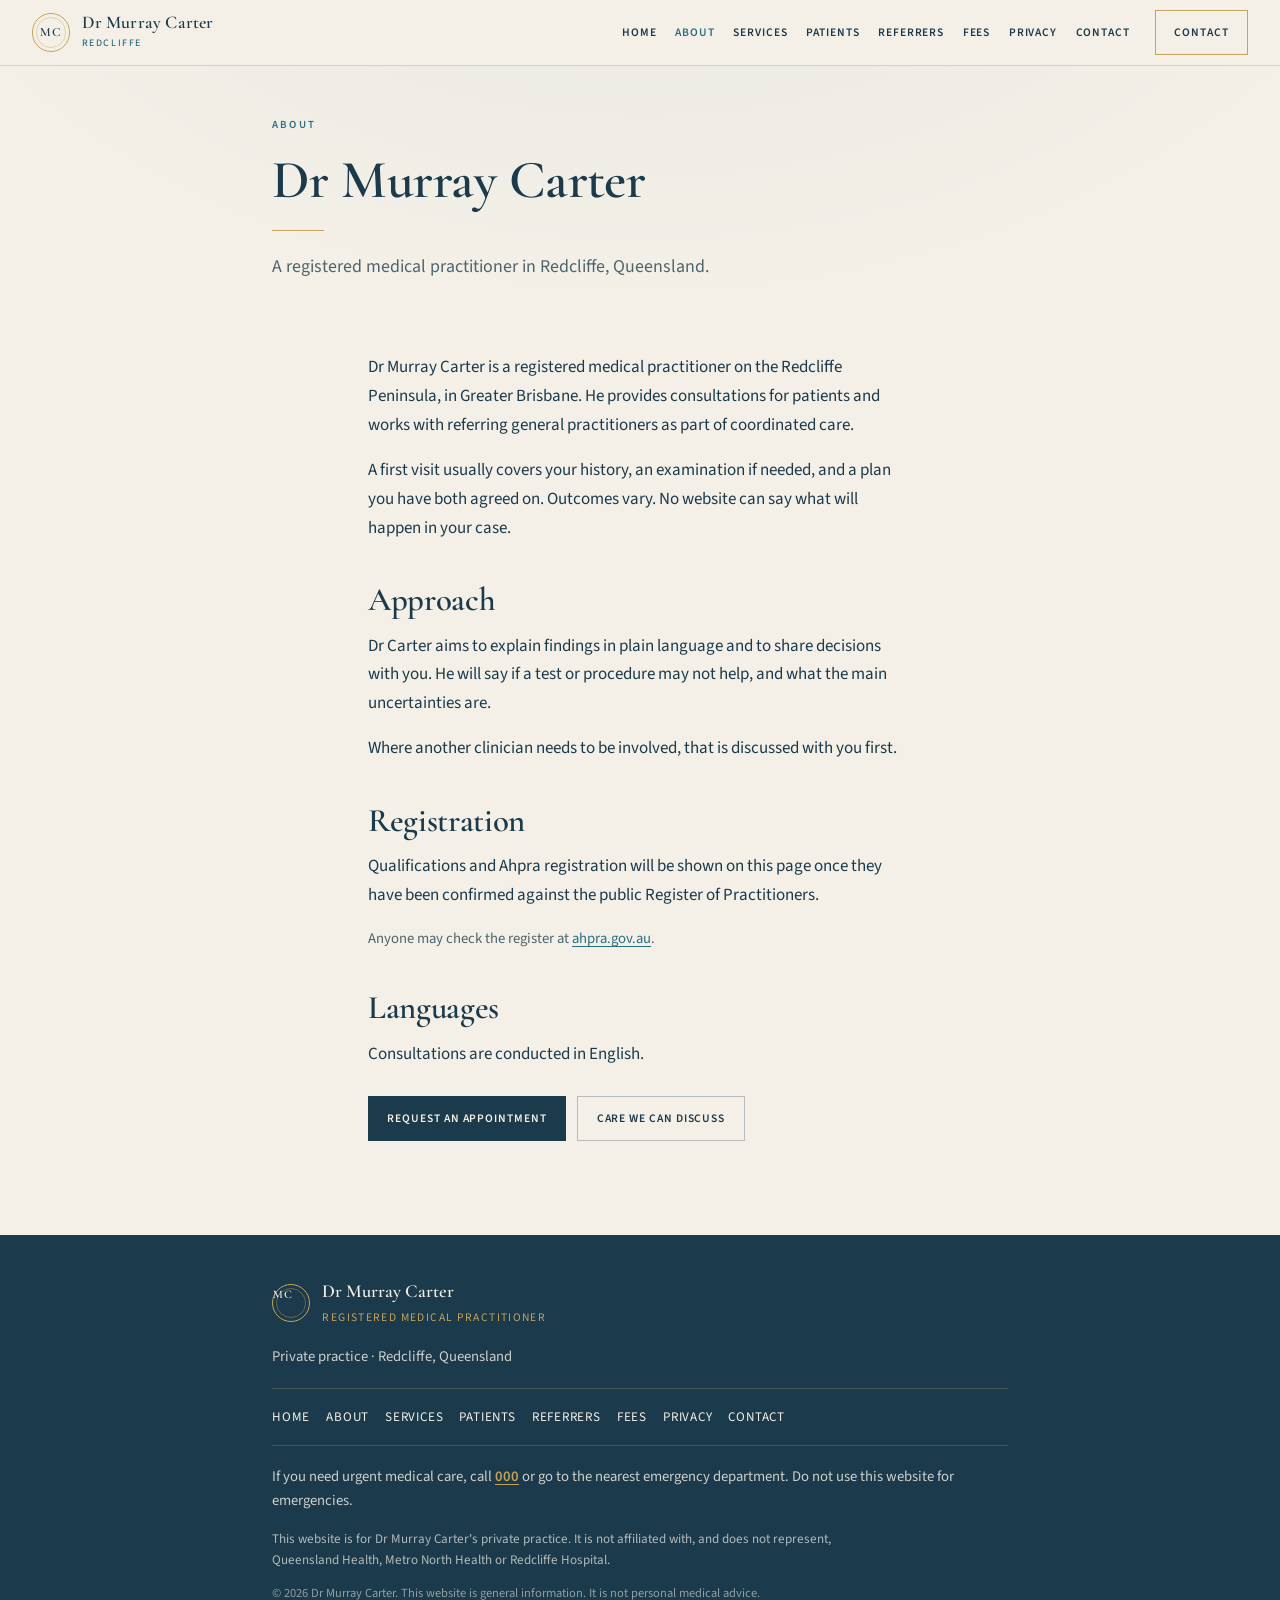
==== about.html @ 1239b1a2 "AHPRA-safe preview site for Dr Murray Carter" ====
<!DOCTYPE html>
<html lang="en-AU">
<head>
  <meta charset="utf-8">
  <meta name="viewport" content="width=device-width, initial-scale=1, viewport-fit=cover">
  <meta name="theme-color" content="#1B3A4B">
  <meta name="description" content="Dr Murray Carter is a registered medical practitioner on the Redcliffe Peninsula, Queensland.">
  <title>About · Dr Murray Carter</title>
  <link rel="icon" href="favicon.svg" type="image/svg+xml">
  <link rel="icon" href="favicon.png" type="image/png" sizes="32x32">
  <link rel="stylesheet" href="styles.css">
</head>
<body>
  <a class="skip" href="#main">Skip to content</a>
  <header class="site-header">
    <div class="header-inner">
      <a class="brand" href="index.html">
        <span class="mark" aria-hidden="true">MC</span>
        <span class="brand-text">
          <strong>Dr Murray Carter</strong>
          <span>Redcliffe</span>
        </span>
      </a>
      <nav class="site-nav" id="site-nav" aria-label="Primary">
        <p class="nav-kicker">Menu</p>
        <ul>
          <li><a href="index.html">Home</a></li>
          <li><a href="about.html" aria-current="page">About</a></li>
          <li><a href="services.html">Services</a></li>
          <li><a href="patients.html">Patients</a></li>
          <li><a href="referrers.html">Referrers</a></li>
          <li><a href="fees.html">Fees</a></li>
          <li><a href="privacy.html">Privacy</a></li>
          <li><a href="contact.html">Contact</a></li>
        </ul>
        <p class="nav-foot">For emergencies call <a href="tel:000">000</a></p>
      </nav>
      <div class="header-actions">
        <a class="btn btn-gold" href="contact.html">Contact</a>
        <button class="nav-toggle" type="button" aria-controls="site-nav" aria-expanded="false" aria-label="Open menu">
          <span class="nav-toggle-bars"></span>
        </button>
      </div>
    </div>
  </header>
  <main id="main">
    <header class="page-hero">
      <div class="wrap">
        <p class="eyebrow">About</p>
        <h1>Dr Murray Carter</h1>
        <hr class="rule">
        <p class="standfirst">A registered medical practitioner in Redcliffe, Queensland.</p>
      </div>
    </header>
    <section class="band">
      <div class="wrap prose">
        <p>Dr Murray Carter is a registered medical practitioner on the Redcliffe Peninsula, in Greater Brisbane. He provides consultations for patients and works with referring general practitioners as part of coordinated care.</p>
        <p>A first visit usually covers your history, an examination if needed, and a plan you have both agreed on. Outcomes vary. No website can say what will happen in your case.</p>
        <h2>Approach</h2>
        <p>Dr Carter aims to explain findings in plain language and to share decisions with you. He will say if a test or procedure may not help, and what the main uncertainties are.</p>
        <p>Where another clinician needs to be involved, that is discussed with you first.</p>
        <h2>Registration</h2>
        <p>Qualifications and Ahpra registration will be shown on this page once they have been confirmed against the public Register of Practitioners.</p>
        <p class="muted small">Anyone may check the register at <a href="https://www.ahpra.gov.au/Registration/Registers-of-Practitioners.aspx">ahpra.gov.au</a>.</p>
        <h2>Languages</h2>
        <p>Consultations are conducted in English.</p>
        <div class="cta-row">
          <a class="btn btn-solid" href="contact.html">Request an appointment</a>
          <a class="btn btn-ghost" href="services.html">Care we can discuss</a>
        </div>
      </div>
    </section>

  </main>
  <footer class="site-footer">
    <div class="wrap">
      <div class="footer-brand">
        <span class="mark" aria-hidden="true">MC</span>
        <div>
          <strong>Dr Murray Carter</strong>
          <span>Registered medical practitioner</span>
        </div>
      </div>
      <p>Private practice · Redcliffe, Queensland</p>
      <nav class="footer-nav" aria-label="Footer">
        <a href="index.html">Home</a>
        <a href="about.html">About</a>
        <a href="services.html">Services</a>
        <a href="patients.html">Patients</a>
        <a href="referrers.html">Referrers</a>
        <a href="fees.html">Fees</a>
        <a href="privacy.html">Privacy</a>
        <a href="contact.html">Contact</a>
      </nav>
      <p>If you need urgent medical care, call <a href="tel:000"><strong>000</strong></a> or go to the nearest emergency department. Do not use this website for emergencies.</p>
      <p class="disclaimer">This website is for Dr Murray Carter's private practice. It is not affiliated with, and does not represent, Queensland Health, Metro North Health or Redcliffe Hospital.</p>
      <p class="legal">© 2026 Dr Murray Carter. This website is general information. It is not personal medical advice.</p>
    </div>
  </footer>
  <script src="script.js"></script>
</body>
</html>
---- styles.css ----
/* Dr Murray Carter — private practice preview
   Mobile-first. 390px is the primary canvas. */

@font-face {
  font-family: "Cormorant Garamond";
  font-style: normal;
  font-weight: 500 700;
  font-display: swap;
  src: url("fonts/cormorant.woff2") format("woff2");
}
@font-face {
  font-family: "Cormorant Garamond";
  font-style: italic;
  font-weight: 500 700;
  font-display: swap;
  src: url("fonts/cormorant-italic.woff2") format("woff2");
}
@font-face {
  font-family: "Source Sans 3";
  font-style: normal;
  font-weight: 400 600;
  font-display: swap;
  src: url("fonts/source-sans.woff2") format("woff2");
}
@font-face {
  font-family: "Source Sans 3";
  font-style: italic;
  font-weight: 400 600;
  font-display: swap;
  src: url("fonts/source-sans-italic.woff2") format("woff2");
}

:root {
  --navy: #1B3A4B;
  --teal: #2A6F7F;
  --paper: #F4F0E8;
  --gold: #C4A35A;
  --gold-soft: rgba(196, 163, 90, 0.42);
  --ink: #1B3A4B;
  --muted: #4D646E;
  --cream: #FBF8F1;
  --white: #FFFdf8;
  --header-h: 3.85rem;
  --pad: 1.35rem;
  --max: 40rem;
  --serif: "Cormorant Garamond", "Palatino Linotype", Palatino, "Times New Roman", serif;
  --sans: "Source Sans 3", "Segoe UI", Calibri, "Helvetica Neue", sans-serif;
  --shadow: 0 18px 40px rgba(27, 58, 75, 0.08);
  --ease: cubic-bezier(0.22, 1, 0.36, 1);
}

*,
*::before,
*::after { box-sizing: border-box; }

html {
  -webkit-text-size-adjust: 100%;
  scroll-behavior: smooth;
}

body {
  margin: 0;
  font-family: var(--sans);
  font-size: 1.0625rem;
  line-height: 1.7;
  color: var(--ink);
  background:
    radial-gradient(120% 70% at 50% -20%, rgba(42, 111, 127, 0.09), transparent 55%),
    var(--paper);
  min-height: 100dvh;
}

img, svg { max-width: 100%; display: block; }
a { color: var(--teal); text-underline-offset: 0.18em; }
a:hover { color: var(--navy); }
p { margin: 0 0 1rem; }
p:last-child { margin-bottom: 0; }
h1, h2, h3, h4 {
  font-family: var(--serif);
  font-weight: 600;
  line-height: 1.18;
  letter-spacing: -0.01em;
  color: var(--navy);
  margin: 0 0 0.75rem;
}
h1 { font-size: clamp(2.15rem, 8.2vw, 3.35rem); font-weight: 600; }
h2 { font-size: clamp(1.55rem, 5.5vw, 2.05rem); margin-top: 0.2rem; }
h3 { font-size: 1.28rem; }

::selection { background: var(--navy); color: var(--paper); }

.skip {
  position: absolute;
  left: 0.75rem;
  top: -3.5rem;
  background: var(--navy);
  color: var(--paper);
  padding: 0.5rem 0.9rem;
  z-index: 200;
}
.skip:focus { top: 0.6rem; }

/* ——— Header ——— */
.site-header {
  position: sticky;
  top: 0;
  z-index: 80;
  height: calc(var(--header-h) + env(safe-area-inset-top, 0px));
  padding-top: env(safe-area-inset-top, 0px);
  display: flex;
  align-items: center;
  padding-left: var(--pad);
  padding-right: var(--pad);
  background: rgba(244, 240, 232, 0.97);
  border-bottom: 1px solid var(--gold-soft);
  transition: box-shadow 0.35s var(--ease), background 0.35s var(--ease);
}
.site-header.is-scrolled {
  background: rgba(244, 240, 232, 0.97);
  box-shadow: 0 8px 24px rgba(27, 58, 75, 0.06);
}

.header-inner {
  width: 100%;
  max-width: 72rem;
  margin: 0 auto;
  display: flex;
  align-items: center;
  gap: 0.65rem;
}

.brand {
  display: flex;
  align-items: center;
  gap: 0.7rem;
  text-decoration: none;
  color: var(--navy);
  min-width: 0;
  flex: 1;
}
.brand:hover { color: var(--navy); }

.mark {
  width: 2.2rem;
  height: 2.2rem;
  flex-shrink: 0;
  border: 1px solid var(--gold);
  border-radius: 50%;
  display: grid;
  place-items: center;
  font-family: var(--serif);
  font-size: 0.72rem;
  letter-spacing: 0.08em;
  font-weight: 600;
  position: relative;
  color: var(--navy);
}
.mark::after {
  content: "";
  position: absolute;
  inset: 3px;
  border: 1px solid var(--gold-soft);
  border-radius: 50%;
  pointer-events: none;
}

.brand-text {
  display: flex;
  flex-direction: column;
  min-width: 0;
}
.brand-text strong {
  font-family: var(--serif);
  font-weight: 600;
  font-size: 1.02rem;
  letter-spacing: 0.01em;
  line-height: 1.1;
  white-space: nowrap;
}
.brand-text span {
  font-size: 0.62rem;
  letter-spacing: 0.16em;
  text-transform: uppercase;
  color: var(--teal);
  font-weight: 500;
  margin-top: 0.12rem;
}

.header-actions {
  display: flex;
  align-items: center;
  gap: 0.45rem;
  margin-left: auto;
  flex-shrink: 0;
}

.btn {
  display: inline-flex;
  align-items: center;
  justify-content: center;
  text-decoration: none;
  border: 1px solid transparent;
  cursor: pointer;
  font-family: var(--sans);
  font-weight: 600;
  letter-spacing: 0.08em;
  text-transform: uppercase;
  font-size: 0.72rem;
  padding: 0.72rem 1.15rem;
  min-height: 2.7rem;
  transition: background 0.25s var(--ease), color 0.25s var(--ease), border-color 0.25s var(--ease), transform 0.25s var(--ease);
}
.btn:active { transform: translateY(1px); }
.btn-gold {
  background: transparent;
  color: var(--navy);
  border-color: var(--gold);
}
.btn-gold:hover,
.btn-gold:focus-visible {
  background: var(--navy);
  color: var(--paper);
  border-color: var(--navy);
}
.btn-solid {
  background: var(--navy);
  color: var(--paper);
  border-color: var(--navy);
}
.btn-solid:hover,
.btn-solid:focus-visible {
  background: var(--teal);
  border-color: var(--teal);
  color: var(--paper);
}
.btn-ghost {
  background: transparent;
  color: var(--navy);
  border-color: rgba(27, 58, 75, 0.28);
}
.btn-ghost:hover {
  border-color: var(--navy);
  background: var(--white);
}

.nav-toggle {
  width: 2.7rem;
  height: 2.7rem;
  border: 0;
  background: transparent;
  padding: 0;
  display: grid;
  place-items: center;
  cursor: pointer;
  color: var(--navy);
}
.nav-toggle:focus-visible { outline: 2px solid var(--gold); outline-offset: 2px; }
.nav-toggle-bars {
  width: 1.15rem;
  height: 0.7rem;
  position: relative;
  display: block;
}
.nav-toggle-bars::before,
.nav-toggle-bars::after {
  content: "";
  position: absolute;
  left: 0;
  right: 0;
  height: 1.5px;
  background: currentColor;
  transition: transform 0.3s var(--ease), top 0.3s var(--ease);
}
.nav-toggle-bars::before { top: 0; }
.nav-toggle-bars::after { top: 8px; }
.nav-toggle[aria-expanded="true"] .nav-toggle-bars::before {
  top: 4px;
  transform: rotate(45deg);
}
.nav-toggle[aria-expanded="true"] .nav-toggle-bars::after {
  top: 4px;
  transform: rotate(-45deg);
}

.site-nav {
  position: fixed;
  top: calc(var(--header-h) + env(safe-area-inset-top, 0px));
  right: 0;
  bottom: 0;
  left: 0;
  width: 100%;
  height: auto;
  background: var(--navy);
  color: var(--paper);
  padding: 1.5rem var(--pad) 2.5rem;
  transform: translateX(100%);
  opacity: 0;
  visibility: hidden;
  transition: transform 0.4s var(--ease), opacity 0.35s var(--ease), visibility 0.35s;
  overflow-y: auto;
  z-index: 70;
}
body.nav-open { overflow: hidden; }
body.nav-open .site-nav {
  transform: none;
  opacity: 1;
  visibility: visible;
}
.site-nav p.nav-kicker {
  font-size: 0.68rem;
  letter-spacing: 0.2em;
  text-transform: uppercase;
  color: var(--gold);
  margin: 0 0 1.4rem;
}
.site-nav ul {
  list-style: none;
  margin: 0;
  padding: 0;
}
.site-nav a {
  display: block;
  color: var(--paper);
  text-decoration: none;
  font-family: var(--serif);
  font-size: 1.85rem;
  padding: 0.55rem 0;
  border-bottom: 1px solid rgba(196, 163, 90, 0.22);
  line-height: 1.2;
}
.site-nav a[aria-current="page"] { color: var(--gold); }
.site-nav a:hover { color: var(--gold); }
.nav-foot {
  margin-top: 2rem;
  color: rgba(244, 240, 232, 0.72);
  font-size: 0.92rem;
}
.nav-foot a { color: var(--gold); font-family: var(--sans); font-size: 0.92rem; border: 0; padding: 0; display: inline; }

/* ——— Layout ——— */
.wrap {
  width: min(100% - (var(--pad) * 2), var(--max));
  margin-inline: auto;
}
main { padding-bottom: 3.5rem; }

.page-hero {
  padding: 3.1rem 0 2rem;
}
.page-hero .wrap > * { max-width: 34rem; }

.eyebrow {
  font-size: 0.68rem;
  letter-spacing: 0.2em;
  text-transform: uppercase;
  color: var(--teal);
  font-weight: 600;
  margin: 0 0 0.85rem;
}
.rule {
  width: 3.25rem;
  height: 1px;
  background: var(--gold);
  border: 0;
  margin: 1.15rem 0 1.35rem;
}
.standfirst {
  font-size: 1.12rem;
  color: var(--muted);
  max-width: 32rem;
}

.prose { max-width: 34rem; }
.prose h2 { margin-top: 2.4rem; }
.prose h3 { margin-top: 1.7rem; }
.prose ul, .prose ol {
  margin: 0 0 1.15rem;
  padding-left: 1.15rem;
}
.prose .list-plain { padding-left: 0; }
.prose li { margin: 0.35rem 0; }
.prose li::marker { color: var(--gold); }

/* ——— Home ——— */
.hero {
  padding: 2.85rem 0 2.6rem;
}
.seal {
  width: 5.15rem;
  height: 5.15rem;
  border: 1px solid var(--gold);
  border-radius: 50%;
  display: grid;
  place-items: center;
  margin: 0 0 1.6rem;
  position: relative;
  font-family: var(--serif);
  font-size: 1.45rem;
  letter-spacing: 0.14em;
  color: var(--navy);
}
.seal::before,
.seal::after {
  content: "";
  position: absolute;
  border-radius: 50%;
  pointer-events: none;
}
.seal::before { inset: 5px; border: 1px solid var(--gold-soft); }
.seal::after { inset: -7px; border: 1px solid rgba(196, 163, 90, 0.18); }

.hero h1 { margin-bottom: 0.45rem; }
.hero .role {
  font-size: 1.02rem;
  color: var(--teal);
  margin-bottom: 0.15rem;
  font-weight: 500;
}
.hero .place {
  color: var(--muted);
  margin-bottom: 1.15rem;
}
.hero .lede {
  font-family: var(--serif);
  font-size: clamp(1.45rem, 5.6vw, 1.9rem);
  font-style: italic;
  font-weight: 500;
  line-height: 1.35;
  color: var(--navy);
  max-width: 20rem;
  margin-bottom: 0.25rem;
}
.cta-row {
  display: grid;
  gap: 0.7rem;
  margin-top: 1.7rem;
}
.cta-row .btn { width: 100%; }

.band {
  padding: 2.4rem 0;
}
.band-navy {
  background: var(--navy);
  color: var(--paper);
}
.band-navy h2, .band-navy h3 { color: var(--paper); }
.band-navy .eyebrow { color: var(--gold); }
.band-navy p { color: rgba(244, 240, 232, 0.86); }
.band-cream {
  background: var(--cream);
  border-top: 1px solid var(--gold-soft);
  border-bottom: 1px solid var(--gold-soft);
}

.steps {
  display: grid;
  gap: 1.15rem;
  margin-top: 1.5rem;
}
.step {
  padding: 0;
  border: 0;
  background: none;
}
.step .num {
  font-family: var(--serif);
  color: var(--gold);
  font-size: 1.05rem;
  letter-spacing: 0.12em;
  display: block;
  margin-bottom: 0.3rem;
}
.step h3 { margin-bottom: 0.35rem; color: var(--paper); }
.step p { margin: 0; font-size: 0.98rem; }

.split {
  display: grid;
  gap: 1rem;
  margin-top: 0.5rem;
}
.split article {
  background: var(--white);
  border: 1px solid var(--gold-soft);
  padding: 1.45rem 1.3rem 1.35rem;
}
.split h3 { margin-bottom: 0.45rem; }
.split p { color: var(--muted); margin-bottom: 1.1rem; }

/* ——— Cards ——— */
.cards {
  display: grid;
  gap: 0.9rem;
  margin: 1.4rem 0 1.2rem;
}
.card {
  background: var(--cream);
  border: 1px solid var(--gold-soft);
  padding: 1.45rem 1.3rem 1.35rem;
  box-shadow: var(--shadow);
}
.card .num {
  font-family: var(--serif);
  color: var(--gold);
  letter-spacing: 0.14em;
  font-size: 0.95rem;
  display: block;
  margin-bottom: 0.45rem;
}
.card h3 { margin-bottom: 0.4rem; }
.card p { color: var(--muted); font-size: 0.98rem; margin: 0; }

.note {
  font-size: 0.95rem;
  color: var(--muted);
  border-top: 1px solid var(--gold-soft);
  padding-top: 1.15rem;
  margin-top: 0.5rem;
}

.call-000 {
  background: var(--navy);
  color: var(--paper);
  padding: 1.2rem 1.3rem;
  margin: 1.5rem 0;
}
.call-000 strong { color: var(--gold); letter-spacing: 0.04em; }
.call-000 p { margin: 0; }
.call-000 a { color: var(--gold); }

.panel {
  background: var(--white);
  border: 1px solid var(--gold-soft);
  padding: 1.4rem 1.3rem;
  margin: 1.2rem 0;
}
.panel h3 { margin-bottom: 0.5rem; }

.list-plain {
  list-style: none;
  margin: 0;
  padding: 0;
}
.list-plain li {
  padding: 0.7rem 0;
  border-bottom: 1px solid var(--gold-soft);
  display: grid;
  grid-template-columns: 1.1rem 1fr;
  gap: 0.55rem;
  align-items: start;
}
.list-plain li:last-child { border-bottom: 0; }
.list-plain li::before {
  content: "";
  width: 0.45rem;
  height: 0.45rem;
  border: 1px solid var(--gold);
  border-radius: 50%;
  margin-top: 0.55rem;
}

/* ——— Forms ——— */
form {
  display: grid;
  gap: 1.05rem;
  margin-top: 0.5rem;
}
label {
  display: grid;
  gap: 0.38rem;
  font-size: 0.82rem;
  font-weight: 600;
  letter-spacing: 0.04em;
  color: var(--navy);
}
input[type="text"],
input[type="tel"],
input[type="email"],
select {
  font: inherit;
  font-weight: 400;
  letter-spacing: 0;
  font-size: 1.02rem;
  color: var(--ink);
  background: var(--white);
  border: 1px solid rgba(27, 58, 75, 0.32);
  border-radius: 0;
  min-height: 3rem;
  padding: 0.55rem 0.8rem;
  width: 100%;
  appearance: none;
  -webkit-appearance: none;
}
select {
  background-image:
    linear-gradient(45deg, transparent 50%, var(--navy) 50%),
    linear-gradient(135deg, var(--navy) 50%, transparent 50%);
  background-position:
    calc(100% - 16px) calc(50% - 2px),
    calc(100% - 11px) calc(50% - 2px);
  background-size: 5px 5px, 5px 5px;
  background-repeat: no-repeat;
  padding-right: 2rem;
}
input:focus-visible,
select:focus-visible {
  outline: 2px solid var(--teal);
  outline-offset: 1px;
  border-color: var(--teal);
}
.radios {
  display: flex;
  gap: 0.7rem;
  flex-wrap: wrap;
  letter-spacing: 0;
  font-weight: 400;
  font-size: 1rem;
}
.radios label {
  display: flex;
  align-items: center;
  gap: 0.45rem;
  font-weight: 400;
  letter-spacing: 0;
  font-size: 1rem;
  min-height: 2.7rem;
  padding: 0 0.9rem 0 0.55rem;
  border: 1px solid rgba(27, 58, 75, 0.22);
  background: var(--white);
  cursor: pointer;
}
.radios input { accent-color: var(--navy); width: 1rem; height: 1rem; }
.radios label:has(input:checked) {
  border-color: var(--gold);
  background: var(--cream);
}

.app5 {
  font-size: 0.88rem;
  line-height: 1.55;
  color: var(--muted);
  background: var(--cream);
  border-left: 1px solid var(--gold);
  padding: 1rem 1.1rem;
}
.app5 strong {
  display: block;
  color: var(--navy);
  font-size: 0.72rem;
  letter-spacing: 0.14em;
  text-transform: uppercase;
  margin-bottom: 0.45rem;
  font-weight: 600;
}

.success {
  background: var(--cream);
  border: 1px solid var(--gold);
  padding: 1.8rem 1.4rem;
  text-align: left;
}
.success .seal { margin-bottom: 1rem; width: 3.6rem; height: 3.6rem; font-size: 1rem; }
.form-actions { margin-top: 0.4rem; }
.req { color: var(--teal); }

/* ——— Footer ——— */
.site-footer {
  background: var(--navy);
  color: rgba(244, 240, 232, 0.82);
  padding: 2.6rem var(--pad) calc(2.1rem + env(safe-area-inset-bottom, 0px));
  margin-top: auto;
  font-size: 0.92rem;
  line-height: 1.6;
}
.site-footer a { color: var(--gold); }
.footer-brand {
  display: flex;
  align-items: center;
  gap: 0.75rem;
  margin-bottom: 1.15rem;
  color: var(--paper);
}
.footer-brand .mark {
  color: var(--paper);
  border-color: var(--gold);
}
.footer-brand strong {
  font-family: var(--serif);
  font-size: 1.15rem;
  font-weight: 600;
  display: block;
  color: var(--paper);
}
.footer-brand span {
  display: block;
  font-size: 0.72rem;
  letter-spacing: 0.12em;
  text-transform: uppercase;
  color: var(--gold);
  margin-top: 0.15rem;
}
.footer-nav {
  display: grid;
  grid-template-columns: 1fr 1fr;
  gap: 0.55rem 1rem;
  margin: 1.2rem 0;
  padding: 1.1rem 0;
  border-top: 1px solid rgba(196, 163, 90, 0.28);
  border-bottom: 1px solid rgba(196, 163, 90, 0.28);
}
.footer-nav a {
  text-decoration: none;
  font-size: 0.82rem;
  letter-spacing: 0.06em;
  text-transform: uppercase;
  color: var(--paper);
}
.footer-nav a:hover { color: var(--gold); }
.disclaimer {
  font-size: 0.82rem;
  color: rgba(244, 240, 232, 0.7);
  margin: 1rem 0 0.85rem;
  max-width: 36rem;
}
.legal {
  font-size: 0.78rem;
  color: rgba(244, 240, 232, 0.55);
}

/* ——— Utilities ——— */
.muted { color: var(--muted); }
.gold { color: var(--gold); }
.mt-0 { margin-top: 0; }
.small { font-size: 0.92rem; }

:focus-visible { outline: 2px solid var(--gold); outline-offset: 3px; }
input:focus-visible, select:focus-visible { outline-offset: 1px; }

@media (min-width: 720px) {
  :root { --pad: 2rem; --max: 46rem; --header-h: 4.15rem; }
  .cards { grid-template-columns: 1fr 1fr; }
  .split { grid-template-columns: 1fr 1fr; }
  .steps { grid-template-columns: 1fr 1fr 1fr; gap: 1.6rem; }
  .hero .lede { max-width: 26rem; }
  .brand-text strong { font-size: 1.12rem; }
  .mark { width: 2.4rem; height: 2.4rem; font-size: 0.78rem; }
  .cta-row { display: flex; flex-wrap: wrap; }
  .cta-row .btn { width: auto; }
  .footer-nav { display: flex; }
}

@media (min-width: 980px) {
  .nav-toggle { display: none; }
  .site-nav {
    position: static;
    inset: auto;
    transform: none;
    opacity: 1;
    visibility: visible;
    background: transparent;
    padding: 0;
    overflow: visible;
    display: flex;
    align-items: center;
    justify-content: flex-end;
    flex: 1;
    gap: 0.15rem 0.15rem;
    margin-right: 0.35rem;
  }
  .site-nav .nav-kicker,
  .site-nav .nav-foot { display: none; }
  .site-nav ul {
    display: flex;
    flex-wrap: wrap;
    justify-content: flex-end;
    gap: 0.15rem 0.05rem;
  }
  .site-nav li { margin: 0; }
  .site-nav a {
    font-family: var(--sans);
    font-size: 0.72rem;
    letter-spacing: 0.08em;
    text-transform: uppercase;
    font-weight: 600;
    color: var(--navy);
    border: 0;
    padding: 0.4rem 0.55rem;
  }
  .site-nav a[aria-current="page"] { color: var(--teal); }
  .site-nav a:hover { color: var(--teal); }
  .header-inner { max-width: 78rem; }
  .brand { flex: 0 0 auto; }
  body.nav-open { overflow: auto; }
}

@media (prefers-reduced-motion: reduce) {
  html { scroll-behavior: auto; }
  *, *::before, *::after {
    transition: none !important;
    animation: none !important;
  }
}

@media print {
  .site-header, .nav-toggle, .site-nav, .cta-row, .btn, form { display: none !important; }
  body { background: white; color: black; }
  .site-footer { background: white; color: black; border-top: 1px solid #ccc; }
  a { color: black; }
}
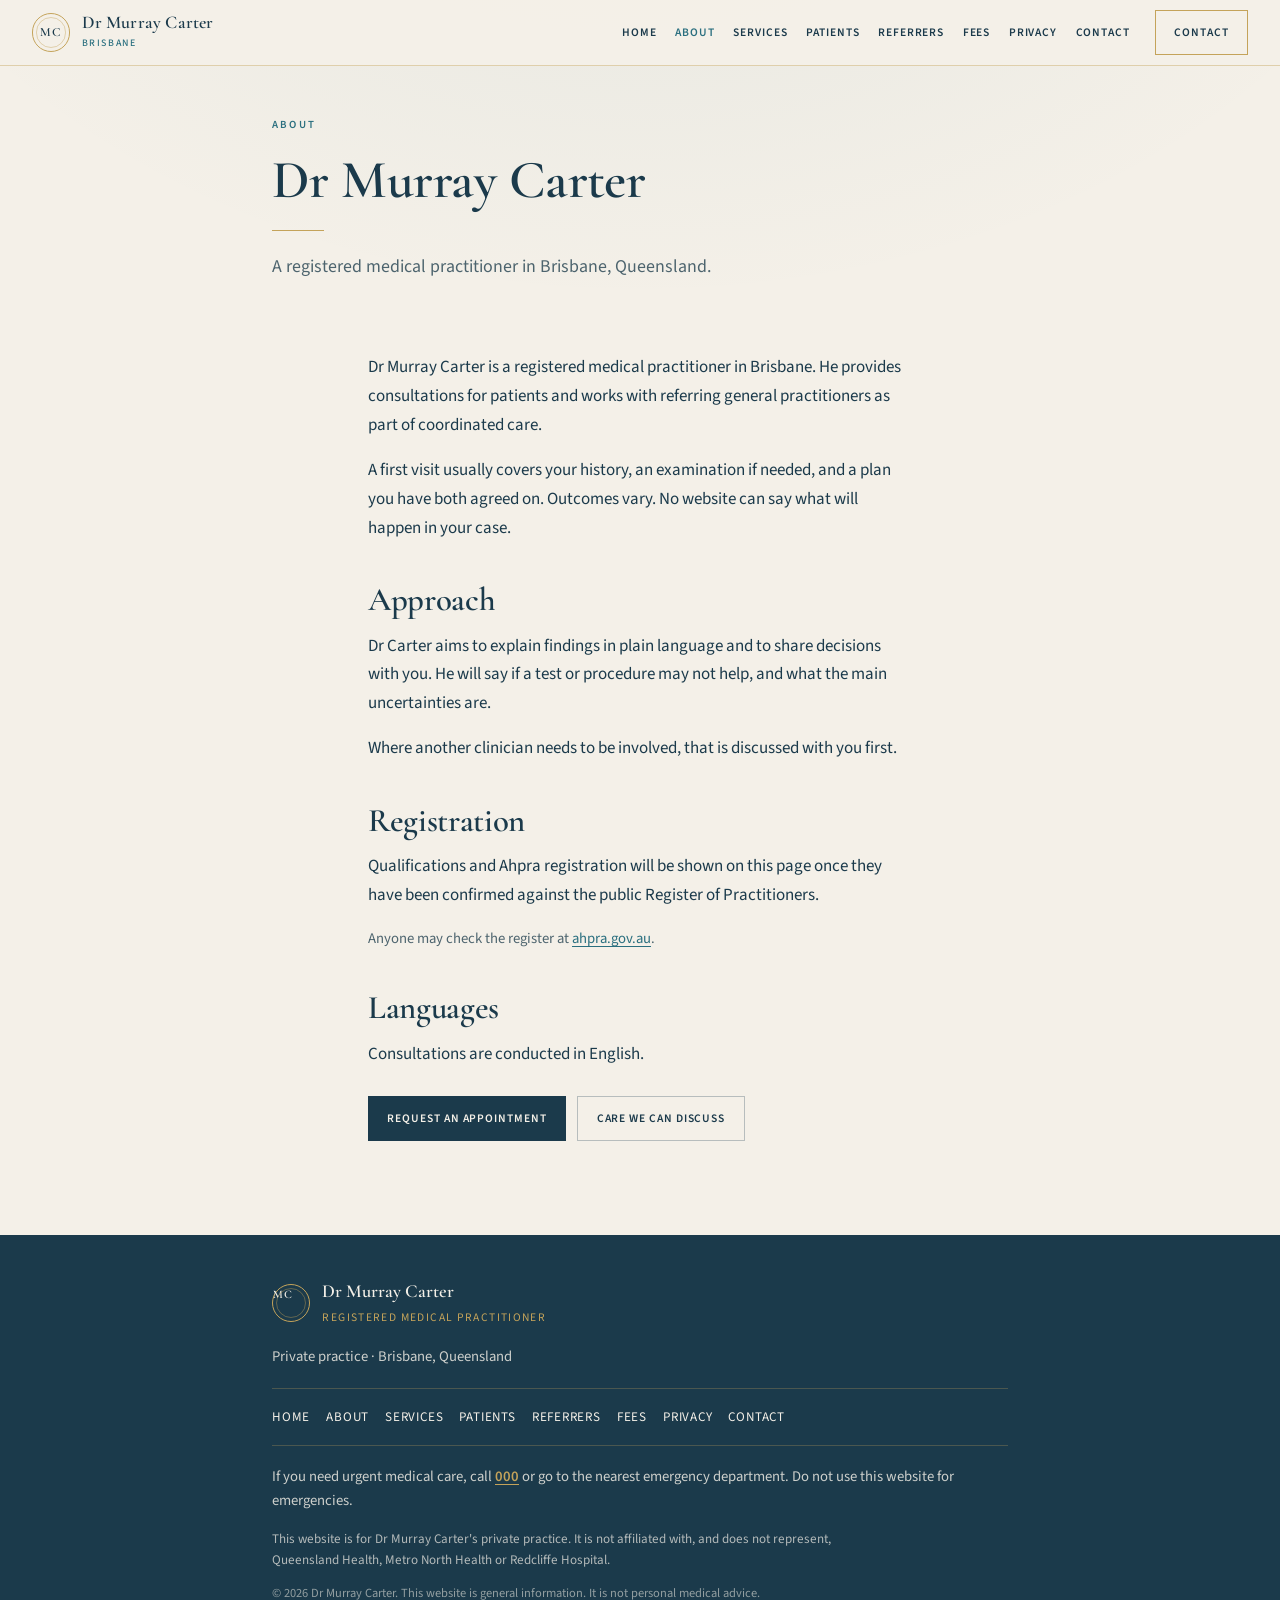
==== commit 51cee05c: "Keep home suburb off the preview; Brisbane only, no Kangaroo Point" ====
--- a/about.html
+++ b/about.html
@@ -4,7 +4,7 @@
   <meta charset="utf-8">
   <meta name="viewport" content="width=device-width, initial-scale=1, viewport-fit=cover">
   <meta name="theme-color" content="#1B3A4B">
-  <meta name="description" content="Dr Murray Carter is a registered medical practitioner on the Redcliffe Peninsula, Queensland.">
+  <meta name="description" content="Dr Murray Carter is a registered medical practitioner in Brisbane, Queensland.">
   <title>About · Dr Murray Carter</title>
   <link rel="icon" href="favicon.svg" type="image/svg+xml">
   <link rel="icon" href="favicon.png" type="image/png" sizes="32x32">
@@ -18,7 +18,7 @@
         <span class="mark" aria-hidden="true">MC</span>
         <span class="brand-text">
           <strong>Dr Murray Carter</strong>
-          <span>Redcliffe</span>
+          <span>Brisbane</span>
         </span>
       </a>
       <nav class="site-nav" id="site-nav" aria-label="Primary">
@@ -49,12 +49,12 @@
         <p class="eyebrow">About</p>
         <h1>Dr Murray Carter</h1>
         <hr class="rule">
-        <p class="standfirst">A registered medical practitioner in Redcliffe, Queensland.</p>
+        <p class="standfirst">A registered medical practitioner in Brisbane, Queensland.</p>
       </div>
     </header>
     <section class="band">
       <div class="wrap prose">
-        <p>Dr Murray Carter is a registered medical practitioner on the Redcliffe Peninsula, in Greater Brisbane. He provides consultations for patients and works with referring general practitioners as part of coordinated care.</p>
+        <p>Dr Murray Carter is a registered medical practitioner in Brisbane. He provides consultations for patients and works with referring general practitioners as part of coordinated care.</p>
         <p>A first visit usually covers your history, an examination if needed, and a plan you have both agreed on. Outcomes vary. No website can say what will happen in your case.</p>
         <h2>Approach</h2>
         <p>Dr Carter aims to explain findings in plain language and to share decisions with you. He will say if a test or procedure may not help, and what the main uncertainties are.</p>
@@ -81,7 +81,7 @@
           <span>Registered medical practitioner</span>
         </div>
       </div>
-      <p>Private practice · Redcliffe, Queensland</p>
+      <p>Private practice · Brisbane, Queensland</p>
       <nav class="footer-nav" aria-label="Footer">
         <a href="index.html">Home</a>
         <a href="about.html">About</a>
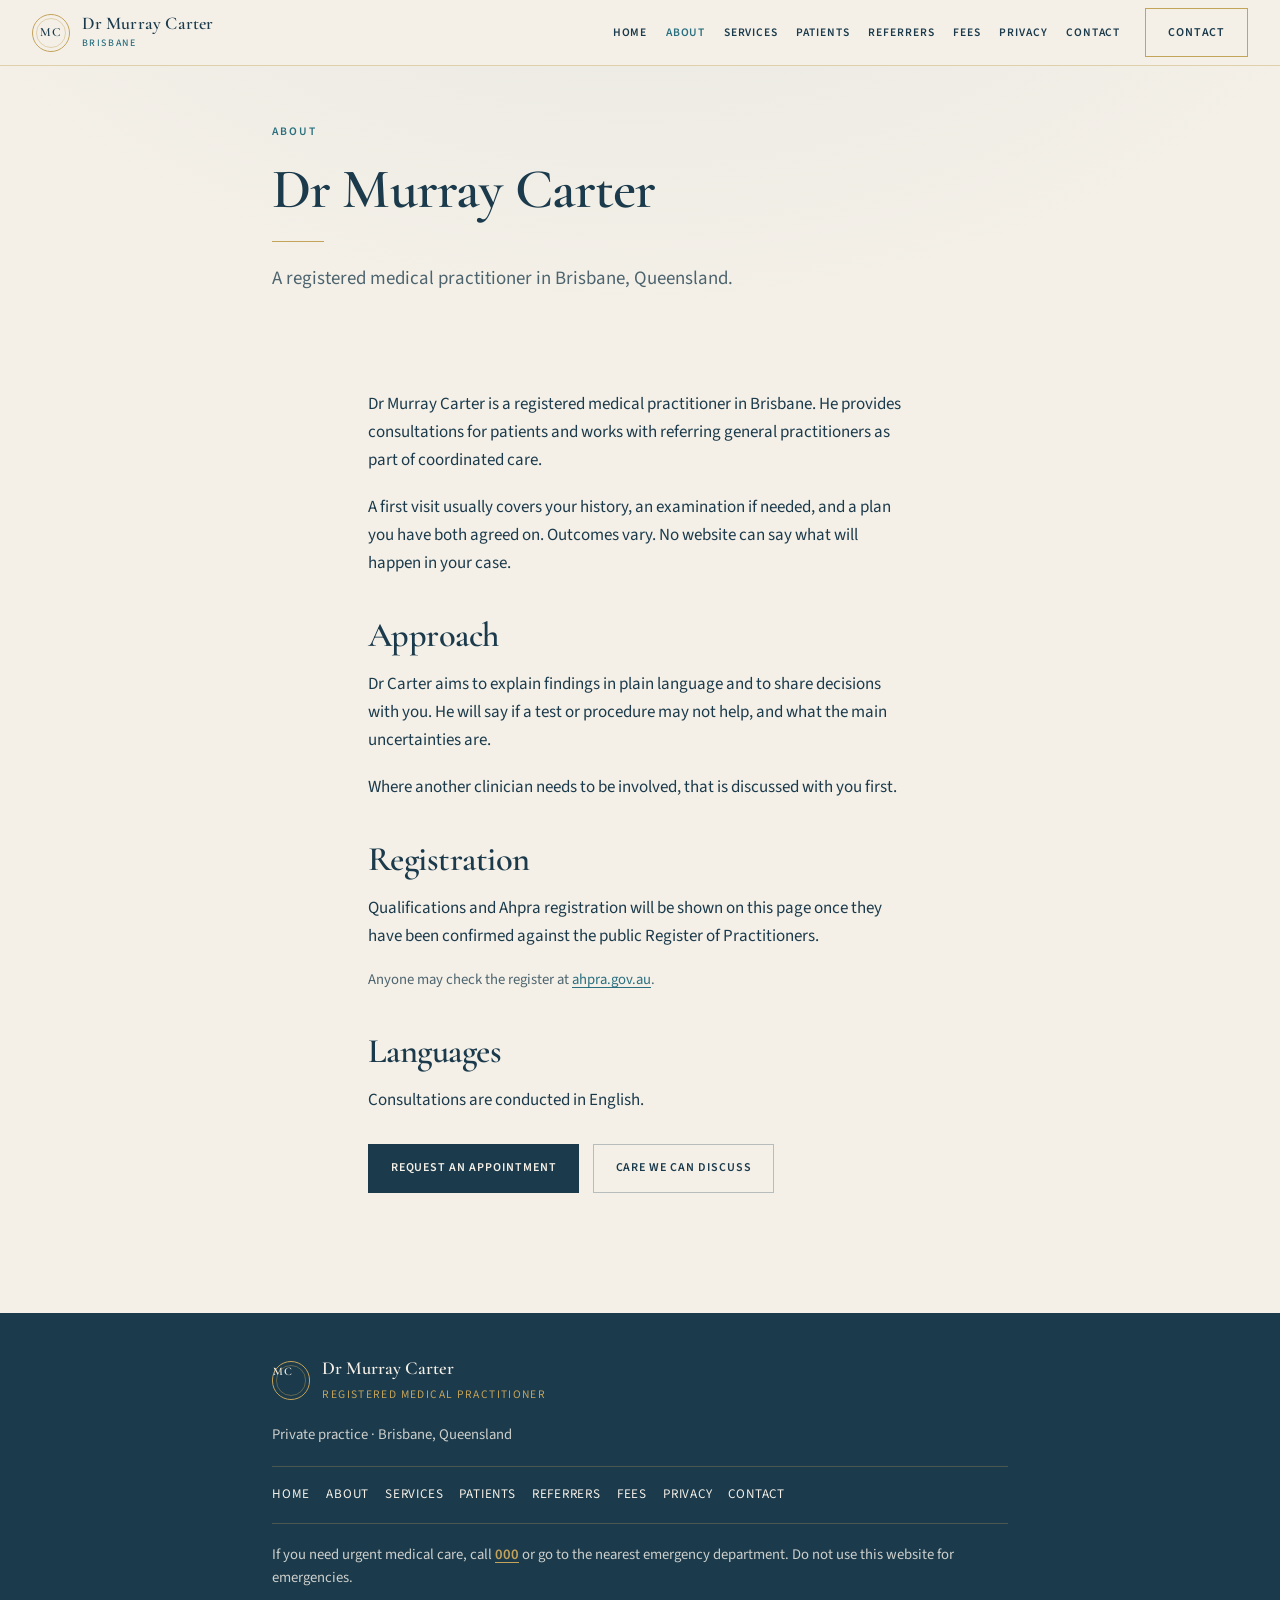
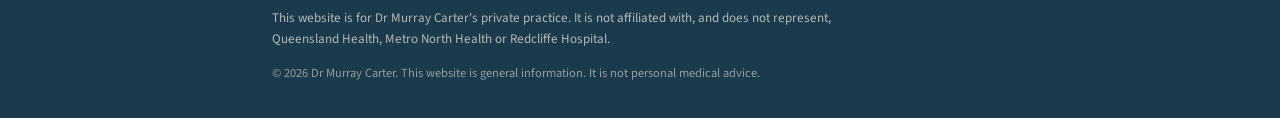
==== commit c80a27a3: "fix: prevent search engine indexing and correct README run path - Add robots.txt with global Disallo" ====
--- a/about.html
+++ b/about.html
@@ -4,6 +4,7 @@
   <meta charset="utf-8">
   <meta name="viewport" content="width=device-width, initial-scale=1, viewport-fit=cover">
   <meta name="theme-color" content="#1B3A4B">
+  <meta name="robots" content="noindex, nofollow, noarchive">
   <meta name="description" content="Dr Murray Carter is a registered medical practitioner in Brisbane, Queensland.">
   <title>About · Dr Murray Carter</title>
   <link rel="icon" href="favicon.svg" type="image/svg+xml">
--- a/styles.css
+++ b/styles.css
@@ -1,4 +1,4 @@
-/* Dr Murray Carter — private practice preview
+/* Dr Murray Carter, private practice preview
    Mobile-first. 390px is the primary canvas. */
 
 @font-face {
@@ -46,7 +46,11 @@
   --serif: "Cormorant Garamond", "Palatino Linotype", Palatino, "Times New Roman", serif;
   --sans: "Source Sans 3", "Segoe UI", Calibri, "Helvetica Neue", sans-serif;
   --shadow: 0 18px 40px rgba(27, 58, 75, 0.08);
+  --shadow-sm: 0 2px 8px rgba(27, 58, 75, 0.06);
   --ease: cubic-bezier(0.22, 1, 0.36, 1);
+  --ease-out: cubic-bezier(0.16, 1, 0.3, 1);
+  --motion-fast: 120ms;
+  --motion-base: 200ms;
 }
 
 *,
@@ -56,36 +60,47 @@
 html {
   -webkit-text-size-adjust: 100%;
   scroll-behavior: smooth;
+  overflow-x: hidden;
 }
 
 body {
   margin: 0;
   font-family: var(--sans);
   font-size: 1.0625rem;
-  line-height: 1.7;
+  line-height: 1.65;
   color: var(--ink);
   background:
     radial-gradient(120% 70% at 50% -20%, rgba(42, 111, 127, 0.09), transparent 55%),
     var(--paper);
   min-height: 100dvh;
-}
-
-img, svg { max-width: 100%; display: block; }
-a { color: var(--teal); text-underline-offset: 0.18em; }
-a:hover { color: var(--navy); }
-p { margin: 0 0 1rem; }
+  -webkit-font-smoothing: antialiased;
+  -moz-osx-font-smoothing: grayscale;
+  overflow-x: hidden;
+  width: 100%;
+}
+
+img, svg { max-width: 100%; height: auto; display: block; }
+*, *::before, *::after { max-width: 100%; }
+a { 
+  color: var(--teal); 
+  text-underline-offset: 0.18em;
+  text-decoration-thickness: 1px;
+  transition: color var(--motion-fast) var(--ease-out);
+  -webkit-tap-highlight-color: transparent;
+}
+p { margin: 0 0 1.15rem; }
 p:last-child { margin-bottom: 0; }
 h1, h2, h3, h4 {
   font-family: var(--serif);
   font-weight: 600;
-  line-height: 1.18;
-  letter-spacing: -0.01em;
-  color: var(--navy);
-  margin: 0 0 0.75rem;
-}
-h1 { font-size: clamp(2.15rem, 8.2vw, 3.35rem); font-weight: 600; }
-h2 { font-size: clamp(1.55rem, 5.5vw, 2.05rem); margin-top: 0.2rem; }
-h3 { font-size: 1.28rem; }
+  line-height: 1.2;
+  letter-spacing: -0.015em;
+  color: var(--navy);
+  margin: 0 0 0.85rem;
+}
+h1 { font-size: clamp(2.35rem, 9vw, 3.5rem); font-weight: 600; }
+h2 { font-size: clamp(1.75rem, 6vw, 2.15rem); margin-top: 0.2rem; }
+h3 { font-size: clamp(1.22rem, 3.8vw, 1.35rem); }
 
 ::selection { background: var(--navy); color: var(--paper); }
 
@@ -100,7 +115,7 @@
 }
 .skip:focus { top: 0.6rem; }
 
-/* ——— Header ——— */
+/* Header */
 .site-header {
   position: sticky;
   top: 0;
@@ -113,11 +128,14 @@
   padding-right: var(--pad);
   background: rgba(244, 240, 232, 0.97);
   border-bottom: 1px solid var(--gold-soft);
-  transition: box-shadow 0.35s var(--ease), background 0.35s var(--ease);
+  backdrop-filter: blur(8px);
+  -webkit-backdrop-filter: blur(8px);
+  transition: box-shadow var(--motion-base) var(--ease-out), 
+              background var(--motion-base) var(--ease-out);
 }
 .site-header.is-scrolled {
-  background: rgba(244, 240, 232, 0.97);
-  box-shadow: 0 8px 24px rgba(27, 58, 75, 0.06);
+  background: rgba(244, 240, 232, 0.98);
+  box-shadow: 0 8px 24px rgba(27, 58, 75, 0.08);
 }
 
 .header-inner {
@@ -137,8 +155,9 @@
   color: var(--navy);
   min-width: 0;
   flex: 1;
-}
-.brand:hover { color: var(--navy); }
+  transition: opacity var(--motion-base) var(--ease-out);
+  -webkit-tap-highlight-color: transparent;
+}
 
 .mark {
   width: 2.2rem;
@@ -205,10 +224,16 @@
   font-weight: 600;
   letter-spacing: 0.08em;
   text-transform: uppercase;
-  font-size: 0.72rem;
-  padding: 0.72rem 1.15rem;
-  min-height: 2.7rem;
-  transition: background 0.25s var(--ease), color 0.25s var(--ease), border-color 0.25s var(--ease), transform 0.25s var(--ease);
+  font-size: 0.75rem;
+  padding: 0.85rem 1.35rem;
+  min-height: 3rem;
+  transition: background var(--motion-base) var(--ease-out), 
+              color var(--motion-base) var(--ease-out), 
+              border-color var(--motion-base) var(--ease-out), 
+              transform var(--motion-fast) var(--ease-out),
+              box-shadow var(--motion-base) var(--ease-out);
+  -webkit-tap-highlight-color: transparent;
+  touch-action: manipulation;
 }
 .btn:active { transform: translateY(1px); }
 .btn-gold {
@@ -221,6 +246,7 @@
   background: var(--navy);
   color: var(--paper);
   border-color: var(--navy);
+  box-shadow: var(--shadow-sm);
 }
 .btn-solid {
   background: var(--navy);
@@ -232,20 +258,23 @@
   background: var(--teal);
   border-color: var(--teal);
   color: var(--paper);
+  box-shadow: var(--shadow-sm);
 }
 .btn-ghost {
   background: transparent;
   color: var(--navy);
   border-color: rgba(27, 58, 75, 0.28);
 }
-.btn-ghost:hover {
+.btn-ghost:hover,
+.btn-ghost:focus-visible {
   border-color: var(--navy);
   background: var(--white);
+  box-shadow: var(--shadow-sm);
 }
 
 .nav-toggle {
-  width: 2.7rem;
-  height: 2.7rem;
+  width: 3rem;
+  height: 3rem;
   border: 0;
   background: transparent;
   padding: 0;
@@ -253,11 +282,13 @@
   place-items: center;
   cursor: pointer;
   color: var(--navy);
+  -webkit-tap-highlight-color: transparent;
+  touch-action: manipulation;
 }
 .nav-toggle:focus-visible { outline: 2px solid var(--gold); outline-offset: 2px; }
 .nav-toggle-bars {
-  width: 1.15rem;
-  height: 0.7rem;
+  width: 1.25rem;
+  height: 0.75rem;
   position: relative;
   display: block;
 }
@@ -267,18 +298,18 @@
   position: absolute;
   left: 0;
   right: 0;
-  height: 1.5px;
+  height: 2px;
   background: currentColor;
   transition: transform 0.3s var(--ease), top 0.3s var(--ease);
 }
 .nav-toggle-bars::before { top: 0; }
-.nav-toggle-bars::after { top: 8px; }
+.nav-toggle-bars::after { top: 9px; }
 .nav-toggle[aria-expanded="true"] .nav-toggle-bars::before {
-  top: 4px;
+  top: 4.5px;
   transform: rotate(45deg);
 }
 .nav-toggle[aria-expanded="true"] .nav-toggle-bars::after {
-  top: 4px;
+  top: 4.5px;
   transform: rotate(-45deg);
 }
 
@@ -292,12 +323,13 @@
   height: auto;
   background: var(--navy);
   color: var(--paper);
-  padding: 1.5rem var(--pad) 2.5rem;
+  padding: 1.75rem var(--pad) calc(2.5rem + env(safe-area-inset-bottom, 0px));
   transform: translateX(100%);
   opacity: 0;
   visibility: hidden;
   transition: transform 0.4s var(--ease), opacity 0.35s var(--ease), visibility 0.35s;
   overflow-y: auto;
+  -webkit-overflow-scrolling: touch;
   z-index: 70;
 }
 body.nav-open { overflow: hidden; }
@@ -323,13 +355,20 @@
   color: var(--paper);
   text-decoration: none;
   font-family: var(--serif);
-  font-size: 1.85rem;
-  padding: 0.55rem 0;
+  font-size: 2rem;
+  padding: 0.7rem 0;
   border-bottom: 1px solid rgba(196, 163, 90, 0.22);
   line-height: 1.2;
+  transition: color var(--motion-fast) var(--ease-out),
+              padding-left var(--motion-base) var(--ease-out);
+  -webkit-tap-highlight-color: transparent;
+  touch-action: manipulation;
 }
 .site-nav a[aria-current="page"] { color: var(--gold); }
-.site-nav a:hover { color: var(--gold); }
+.site-nav a:active { 
+  color: var(--gold);
+  padding-left: 0.5rem;
+}
 .nav-foot {
   margin-top: 2rem;
   color: rgba(244, 240, 232, 0.72);
@@ -337,25 +376,25 @@
 }
 .nav-foot a { color: var(--gold); font-family: var(--sans); font-size: 0.92rem; border: 0; padding: 0; display: inline; }
 
-/* ——— Layout ——— */
+/* Layout */
 .wrap {
   width: min(100% - (var(--pad) * 2), var(--max));
   margin-inline: auto;
 }
-main { padding-bottom: 3.5rem; }
+main { padding-bottom: 4rem; }
 
 .page-hero {
-  padding: 3.1rem 0 2rem;
+  padding: 3.5rem 0 2.5rem;
 }
 .page-hero .wrap > * { max-width: 34rem; }
 
 .eyebrow {
-  font-size: 0.68rem;
-  letter-spacing: 0.2em;
+  font-size: 0.72rem;
+  letter-spacing: 0.18em;
   text-transform: uppercase;
   color: var(--teal);
   font-weight: 600;
-  margin: 0 0 0.85rem;
+  margin: 0 0 0.9rem;
 }
 .rule {
   width: 3.25rem;
@@ -365,7 +404,8 @@
   margin: 1.15rem 0 1.35rem;
 }
 .standfirst {
-  font-size: 1.12rem;
+  font-size: 1.18rem;
+  line-height: 1.6;
   color: var(--muted);
   max-width: 32rem;
 }
@@ -381,7 +421,7 @@
 .prose li { margin: 0.35rem 0; }
 .prose li::marker { color: var(--gold); }
 
-/* ——— Home ——— */
+/* Home */
 .hero {
   padding: 2.85rem 0 2.6rem;
 }
@@ -432,13 +472,13 @@
 }
 .cta-row {
   display: grid;
-  gap: 0.7rem;
-  margin-top: 1.7rem;
-}
-.cta-row .btn { width: 100%; }
+  gap: 0.85rem;
+  margin-top: 1.85rem;
+}
+.cta-row .btn { width: 100%; max-width: none; }
 
 .band {
-  padding: 2.4rem 0;
+  padding: clamp(2.5rem, 6vw, 3.5rem) 0;
 }
 .band-navy {
   background: var(--navy);
@@ -453,10 +493,10 @@
   border-bottom: 1px solid var(--gold-soft);
 }
 
-.steps {
+.split {
   display: grid;
   gap: 1.15rem;
-  margin-top: 1.5rem;
+  margin-top: 0.75rem;
 }
 .step {
   padding: 0;
@@ -472,32 +512,50 @@
   margin-bottom: 0.3rem;
 }
 .step h3 { margin-bottom: 0.35rem; color: var(--paper); }
-.step p { margin: 0; font-size: 0.98rem; }
-
-.split {
-  display: grid;
-  gap: 1rem;
-  margin-top: 0.5rem;
-}
+.step p { margin: 0; font-size: 1rem; }
+
 .split article {
   background: var(--white);
   border: 1px solid var(--gold-soft);
-  padding: 1.45rem 1.3rem 1.35rem;
+  padding: 1.6rem 1.4rem 1.5rem;
+  transition: box-shadow var(--motion-base) var(--ease-out), 
+              transform var(--motion-base) var(--ease-out);
+}
+.split article {
+  background: var(--white);
+  border: 1px solid var(--gold-soft);
+  padding: 1.6rem 1.4rem 1.5rem;
+  transition: box-shadow var(--motion-base) var(--ease-out), 
+              transform var(--motion-base) var(--ease-out);
+}
+@media (hover: hover) {
+  .split article:hover {
+    box-shadow: var(--shadow-sm);
+    transform: translateY(-1px);
+  }
 }
 .split h3 { margin-bottom: 0.45rem; }
 .split p { color: var(--muted); margin-bottom: 1.1rem; }
 
-/* ——— Cards ——— */
+/* Cards */
 .cards {
   display: grid;
-  gap: 0.9rem;
-  margin: 1.4rem 0 1.2rem;
+  gap: 1.1rem;
+  margin: 1.6rem 0 1.4rem;
 }
 .card {
   background: var(--cream);
   border: 1px solid var(--gold-soft);
-  padding: 1.45rem 1.3rem 1.35rem;
+  padding: 1.6rem 1.4rem 1.5rem;
   box-shadow: var(--shadow);
+  transition: box-shadow var(--motion-base) var(--ease-out), 
+              transform var(--motion-base) var(--ease-out);
+}
+@media (hover: hover) {
+  .card:hover {
+    box-shadow: 0 24px 48px rgba(27, 58, 75, 0.12);
+    transform: translateY(-2px);
+  }
 }
 .card .num {
   font-family: var(--serif);
@@ -521,10 +579,11 @@
 .call-000 {
   background: var(--navy);
   color: var(--paper);
-  padding: 1.2rem 1.3rem;
-  margin: 1.5rem 0;
-}
-.call-000 strong { color: var(--gold); letter-spacing: 0.04em; }
+  padding: 1.35rem 1.4rem;
+  margin: 1.75rem 0;
+  font-size: 1.05rem;
+}
+.call-000 strong { color: var(--gold); letter-spacing: 0.04em; font-size: 1.15rem; }
 .call-000 p { margin: 0; }
 .call-000 a { color: var(--gold); }
 
@@ -559,15 +618,15 @@
   margin-top: 0.55rem;
 }
 
-/* ——— Forms ——— */
+/* Forms */
 form {
   display: grid;
-  gap: 1.05rem;
-  margin-top: 0.5rem;
+  gap: 1.25rem;
+  margin-top: 0.75rem;
 }
 label {
   display: grid;
-  gap: 0.38rem;
+  gap: 0.45rem;
   font-size: 0.82rem;
   font-weight: 600;
   letter-spacing: 0.04em;
@@ -580,16 +639,19 @@
   font: inherit;
   font-weight: 400;
   letter-spacing: 0;
-  font-size: 1.02rem;
+  font-size: 1.0625rem;
   color: var(--ink);
   background: var(--white);
   border: 1px solid rgba(27, 58, 75, 0.32);
   border-radius: 0;
-  min-height: 3rem;
-  padding: 0.55rem 0.8rem;
+  min-height: 3.25rem;
+  padding: 0.7rem 1rem;
   width: 100%;
   appearance: none;
   -webkit-appearance: none;
+  transition: border-color var(--motion-base) var(--ease-out),
+              box-shadow var(--motion-base) var(--ease-out);
+  -webkit-tap-highlight-color: transparent;
 }
 select {
   background-image:
@@ -605,12 +667,13 @@
 input:focus-visible,
 select:focus-visible {
   outline: 2px solid var(--teal);
-  outline-offset: 1px;
+  outline-offset: 2px;
   border-color: var(--teal);
+  box-shadow: 0 0 0 3px rgba(42, 111, 127, 0.12);
 }
 .radios {
   display: flex;
-  gap: 0.7rem;
+  gap: 0.75rem;
   flex-wrap: wrap;
   letter-spacing: 0;
   font-weight: 400;
@@ -619,20 +682,26 @@
 .radios label {
   display: flex;
   align-items: center;
-  gap: 0.45rem;
+  gap: 0.55rem;
   font-weight: 400;
   letter-spacing: 0;
-  font-size: 1rem;
-  min-height: 2.7rem;
-  padding: 0 0.9rem 0 0.55rem;
+  font-size: 1.0625rem;
+  min-height: 3rem;
+  padding: 0 1.1rem 0 0.75rem;
   border: 1px solid rgba(27, 58, 75, 0.22);
   background: var(--white);
   cursor: pointer;
-}
-.radios input { accent-color: var(--navy); width: 1rem; height: 1rem; }
+  transition: border-color var(--motion-base) var(--ease-out),
+              background var(--motion-base) var(--ease-out),
+              box-shadow var(--motion-base) var(--ease-out);
+  -webkit-tap-highlight-color: transparent;
+  touch-action: manipulation;
+}
+.radios input { accent-color: var(--navy); width: 1.15rem; height: 1.15rem; }
 .radios label:has(input:checked) {
   border-color: var(--gold);
   background: var(--cream);
+  box-shadow: 0 0 0 3px rgba(196, 163, 90, 0.15);
 }
 
 .app5 {
@@ -663,7 +732,7 @@
 .form-actions { margin-top: 0.4rem; }
 .req { color: var(--teal); }
 
-/* ——— Footer ——— */
+/* Footer */
 .site-footer {
   background: var(--navy);
   color: rgba(244, 240, 232, 0.82);
@@ -727,14 +796,17 @@
   color: rgba(244, 240, 232, 0.55);
 }
 
-/* ——— Utilities ——— */
+/* Utilities */
 .muted { color: var(--muted); }
 .gold { color: var(--gold); }
 .mt-0 { margin-top: 0; }
 .small { font-size: 0.92rem; }
 
-:focus-visible { outline: 2px solid var(--gold); outline-offset: 3px; }
-input:focus-visible, select:focus-visible { outline-offset: 1px; }
+:focus-visible { 
+  outline: 2px solid var(--gold); 
+  outline-offset: 3px; 
+}
+input:focus-visible, select:focus-visible { outline-offset: 2px; }
 
 @media (min-width: 720px) {
   :root { --pad: 2rem; --max: 46rem; --header-h: 4.15rem; }
